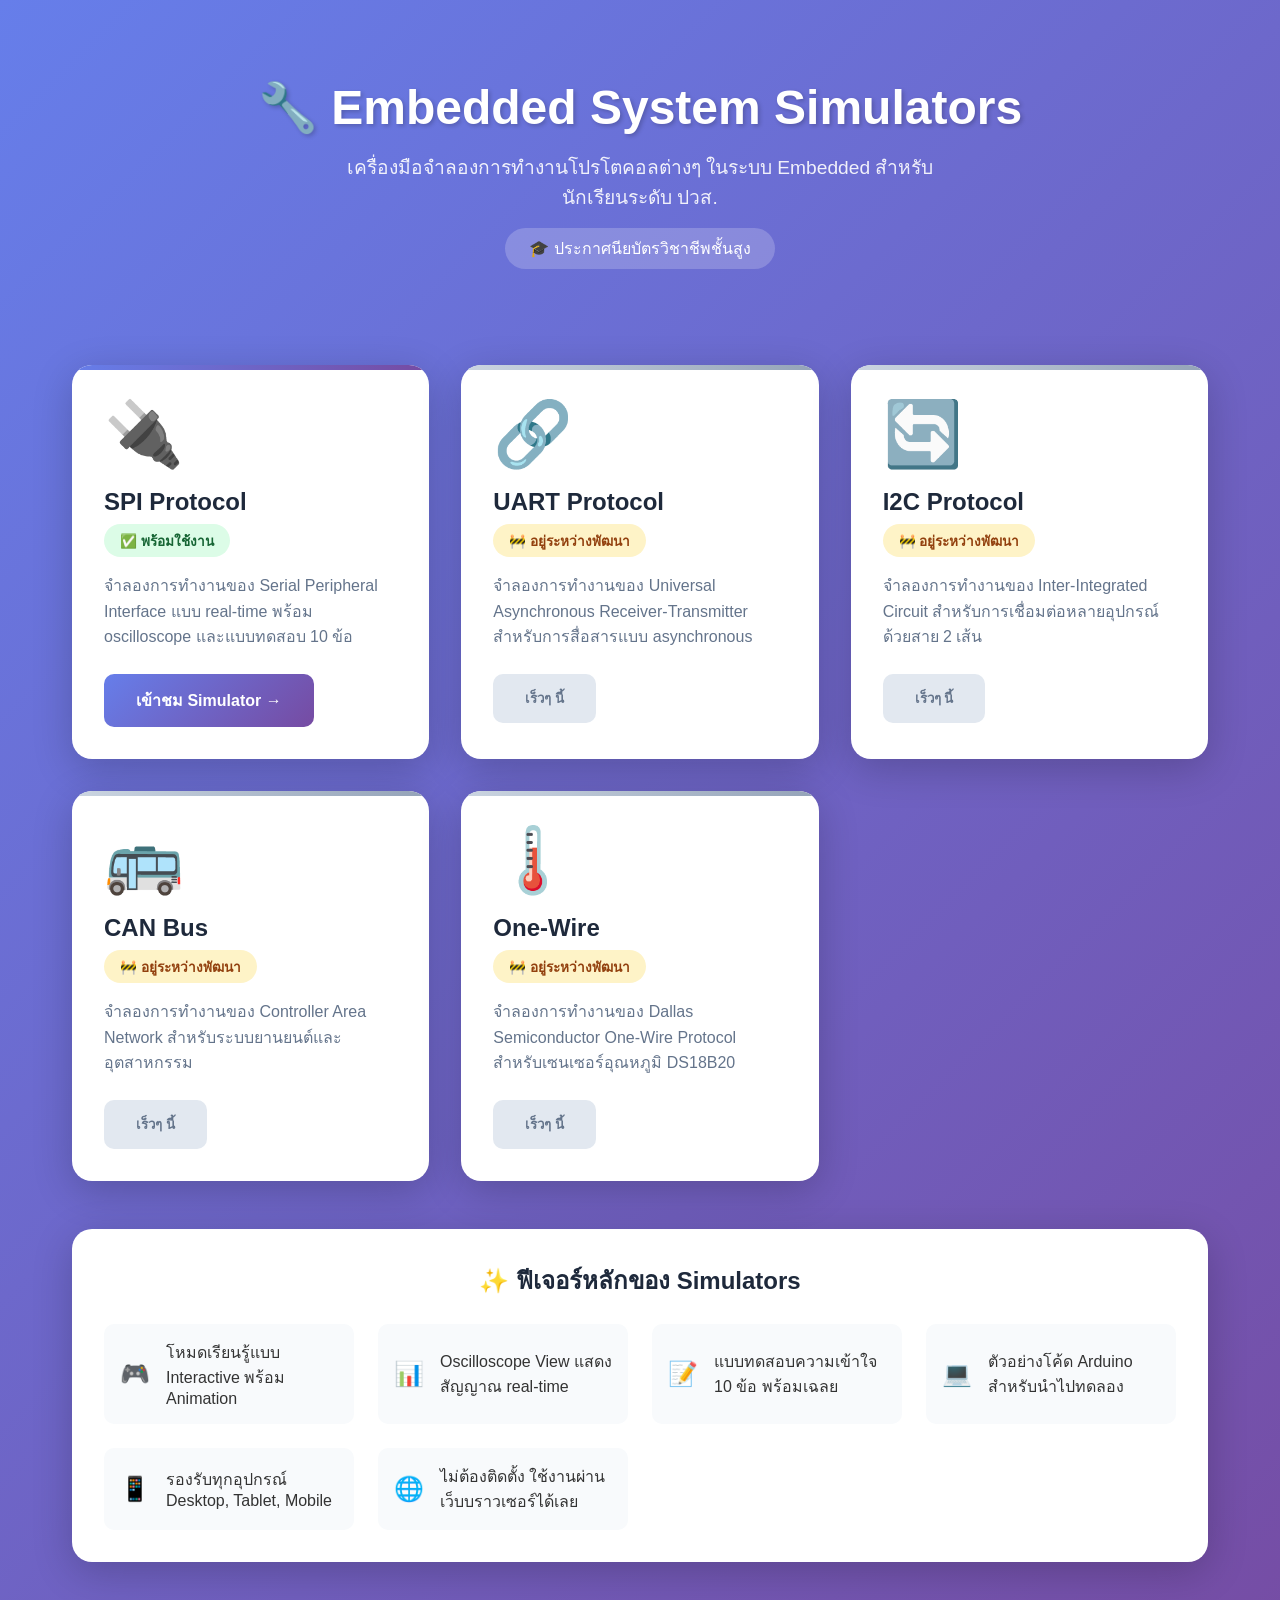
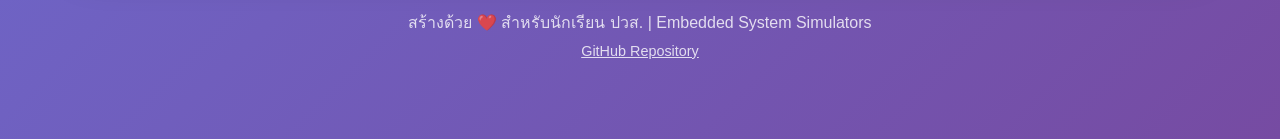
==== index.html @ 63f4b552 "Add landing page with catalog of simulators" ====
<!DOCTYPE html>
<html lang="th">
<head>
    <meta charset="UTF-8">
    <meta name="viewport" content="width=device-width, initial-scale=1.0">
    <title>Embedded System Simulators - จำลองการทำงานโปรโตคอล</title>
    <style>
        * {
            margin: 0;
            padding: 0;
            box-sizing: border-box;
        }

        body {
            font-family: 'Segoe UI', 'Sarabun', Tahoma, sans-serif;
            background: linear-gradient(135deg, #667eea 0%, #764ba2 100%);
            min-height: 100vh;
            color: #333;
        }

        .container {
            max-width: 1200px;
            margin: 0 auto;
            padding: 2rem;
        }

        header {
            text-align: center;
            color: white;
            padding: 3rem 0;
        }

        header h1 {
            font-size: 3rem;
            margin-bottom: 1rem;
            text-shadow: 2px 2px 4px rgba(0,0,0,0.2);
        }

        header p {
            font-size: 1.2rem;
            opacity: 0.9;
            max-width: 600px;
            margin: 0 auto;
        }

        .subtitle {
            background: rgba(255,255,255,0.2);
            display: inline-block;
            padding: 0.5rem 1.5rem;
            border-radius: 50px;
            margin-top: 1rem;
        }

        .simulators-grid {
            display: grid;
            grid-template-columns: repeat(auto-fit, minmax(300px, 1fr));
            gap: 2rem;
            margin-top: 3rem;
        }

        .simulator-card {
            background: white;
            border-radius: 20px;
            padding: 2rem;
            box-shadow: 0 10px 40px rgba(0,0,0,0.2);
            transition: all 0.3s ease;
            position: relative;
            overflow: hidden;
        }

        .simulator-card:hover {
            transform: translateY(-10px);
            box-shadow: 0 20px 60px rgba(0,0,0,0.3);
        }

        .simulator-card::before {
            content: '';
            position: absolute;
            top: 0;
            left: 0;
            right: 0;
            height: 5px;
            background: linear-gradient(90deg, #667eea, #764ba2);
        }

        .simulator-card.coming-soon::before {
            background: linear-gradient(90deg, #cbd5e1, #94a3b8);
        }

        .card-icon {
            font-size: 4rem;
            margin-bottom: 1rem;
        }

        .card-title {
            font-size: 1.5rem;
            color: #1e293b;
            margin-bottom: 0.5rem;
        }

        .card-description {
            color: #64748b;
            line-height: 1.6;
            margin-bottom: 1.5rem;
        }

        .status-badge {
            display: inline-block;
            padding: 0.35rem 1rem;
            border-radius: 50px;
            font-size: 0.85rem;
            font-weight: 600;
            margin-bottom: 1rem;
        }

        .status-badge.ready {
            background: #dcfce7;
            color: #166534;
        }

        .status-badge.developing {
            background: #fef3c7;
            color: #92400e;
        }

        .btn {
            display: inline-block;
            padding: 0.875rem 2rem;
            border-radius: 10px;
            text-decoration: none;
            font-weight: 600;
            transition: all 0.3s ease;
            border: none;
            cursor: pointer;
        }

        .btn-primary {
            background: linear-gradient(135deg, #667eea 0%, #764ba2 100%);
            color: white;
        }

        .btn-primary:hover {
            transform: scale(1.05);
            box-shadow: 0 5px 20px rgba(102, 126, 234, 0.4);
        }

        .btn-secondary {
            background: #e2e8f0;
            color: #64748b;
            cursor: not-allowed;
        }

        .features {
            background: white;
            border-radius: 20px;
            padding: 2rem;
            margin-top: 3rem;
            box-shadow: 0 10px 40px rgba(0,0,0,0.2);
        }

        .features h2 {
            color: #1e293b;
            margin-bottom: 1.5rem;
            text-align: center;
        }

        .feature-list {
            display: grid;
            grid-template-columns: repeat(auto-fit, minmax(250px, 1fr));
            gap: 1.5rem;
        }

        .feature-item {
            display: flex;
            align-items: center;
            gap: 1rem;
            padding: 1rem;
            background: #f8fafc;
            border-radius: 10px;
        }

        .feature-icon {
            font-size: 1.5rem;
        }

        footer {
            text-align: center;
            color: white;
            padding: 3rem 0;
            opacity: 0.8;
        }

        @media (max-width: 768px) {
            header h1 {
                font-size: 2rem;
            }
            
            .simulators-grid {
                grid-template-columns: 1fr;
            }
        }
    </style>
</head>
<body>
    <div class="container">
        <header>
            <h1>🔧 Embedded System Simulators</h1>
            <p>เครื่องมือจำลองการทำงานโปรโตคอลต่างๆ ในระบบ Embedded สำหรับนักเรียนระดับ ปวส.</p>
            <div class="subtitle">🎓 ประกาศนียบัตรวิชาชีพชั้นสูง</div>
        </header>

        <div class="simulators-grid">
            <!-- SPI Card -->
            <div class="simulator-card">
                <div class="card-icon">🔌</div>
                <h2 class="card-title">SPI Protocol</h2>
                <span class="status-badge ready">✅ พร้อมใช้งาน</span>
                <p class="card-description">
                    จำลองการทำงานของ Serial Peripheral Interface แบบ real-time 
                    พร้อม oscilloscope และแบบทดสอบ 10 ข้อ
                </p>
                <a href="./spi/" class="btn btn-primary">เข้าชม Simulator →</a>
            </div>

            <!-- UART Card -->
            <div class="simulator-card coming-soon">
                <div class="card-icon">🔗</div>
                <h2 class="card-title">UART Protocol</h2>
                <span class="status-badge developing">🚧 อยู่ระหว่างพัฒนา</span>
                <p class="card-description">
                    จำลองการทำงานของ Universal Asynchronous Receiver-Transmitter 
                    สำหรับการสื่อสารแบบ asynchronous
                </p>
                <button class="btn btn-secondary" disabled>เร็วๆ นี้</button>
            </div>

            <!-- I2C Card -->
            <div class="simulator-card coming-soon">
                <div class="card-icon">🔄</div>
                <h2 class="card-title">I2C Protocol</h2>
                <span class="status-badge developing">🚧 อยู่ระหว่างพัฒนา</span>
                <p class="card-description">
                    จำลองการทำงานของ Inter-Integrated Circuit 
                    สำหรับการเชื่อมต่อหลายอุปกรณ์ด้วยสาย 2 เส้น
                </p>
                <button class="btn btn-secondary" disabled>เร็วๆ นี้</button>
            </div>

            <!-- CAN Bus Card -->
            <div class="simulator-card coming-soon">
                <div class="card-icon">🚌</div>
                <h2 class="card-title">CAN Bus</h2>
                <span class="status-badge developing">🚧 อยู่ระหว่างพัฒนา</span>
                <p class="card-description">
                    จำลองการทำงานของ Controller Area Network 
                    สำหรับระบบยานยนต์และอุตสาหกรรม
                </p>
                <button class="btn btn-secondary" disabled>เร็วๆ นี้</button>
            </div>

            <!-- One-Wire Card -->
            <div class="simulator-card coming-soon">
                <div class="card-icon">🌡️</div>
                <h2 class="card-title">One-Wire</h2>
                <span class="status-badge developing">🚧 อยู่ระหว่างพัฒนา</span>
                <p class="card-description">
                    จำลองการทำงานของ Dallas Semiconductor One-Wire Protocol 
                    สำหรับเซนเซอร์อุณหภูมิ DS18B20
                </p>
                <button class="btn btn-secondary" disabled>เร็วๆ นี้</button>
            </div>
        </div>

        <div class="features">
            <h2>✨ ฟีเจอร์หลักของ Simulators</h2>
            <div class="feature-list">
                <div class="feature-item">
                    <span class="feature-icon">🎮</span>
                    <span>โหมดเรียนรู้แบบ Interactive พร้อม Animation</span>
                </div>
                <div class="feature-item">
                    <span class="feature-icon">📊</span>
                    <span>Oscilloscope View แสดงสัญญาณ real-time</span>
                </div>
                <div class="feature-item">
                    <span class="feature-icon">📝</span>
                    <span>แบบทดสอบความเข้าใจ 10 ข้อ พร้อมเฉลย</span>
                </div>
                <div class="feature-item">
                    <span class="feature-icon">💻</span>
                    <span>ตัวอย่างโค้ด Arduino สำหรับนำไปทดลอง</span>
                </div>
                <div class="feature-item">
                    <span class="feature-icon">📱</span>
                    <span>รองรับทุกอุปกรณ์ Desktop, Tablet, Mobile</span>
                </div>
                <div class="feature-item">
                    <span class="feature-icon">🌐</span>
                    <span>ไม่ต้องติดตั้ง ใช้งานผ่านเว็บบราวเซอร์ได้เลย</span>
                </div>
            </div>
        </div>

        <footer>
            <p>สร้างด้วย ❤️ สำหรับนักเรียน ปวส. | Embedded System Simulators</p>
            <p style="margin-top: 0.5rem; font-size: 0.9rem;">
                <a href="https://github.com/krutaopoon-prog/Embedded-System" style="color: white;">GitHub Repository</a>
            </p>
        </footer>
    </div>
</body>
</html>
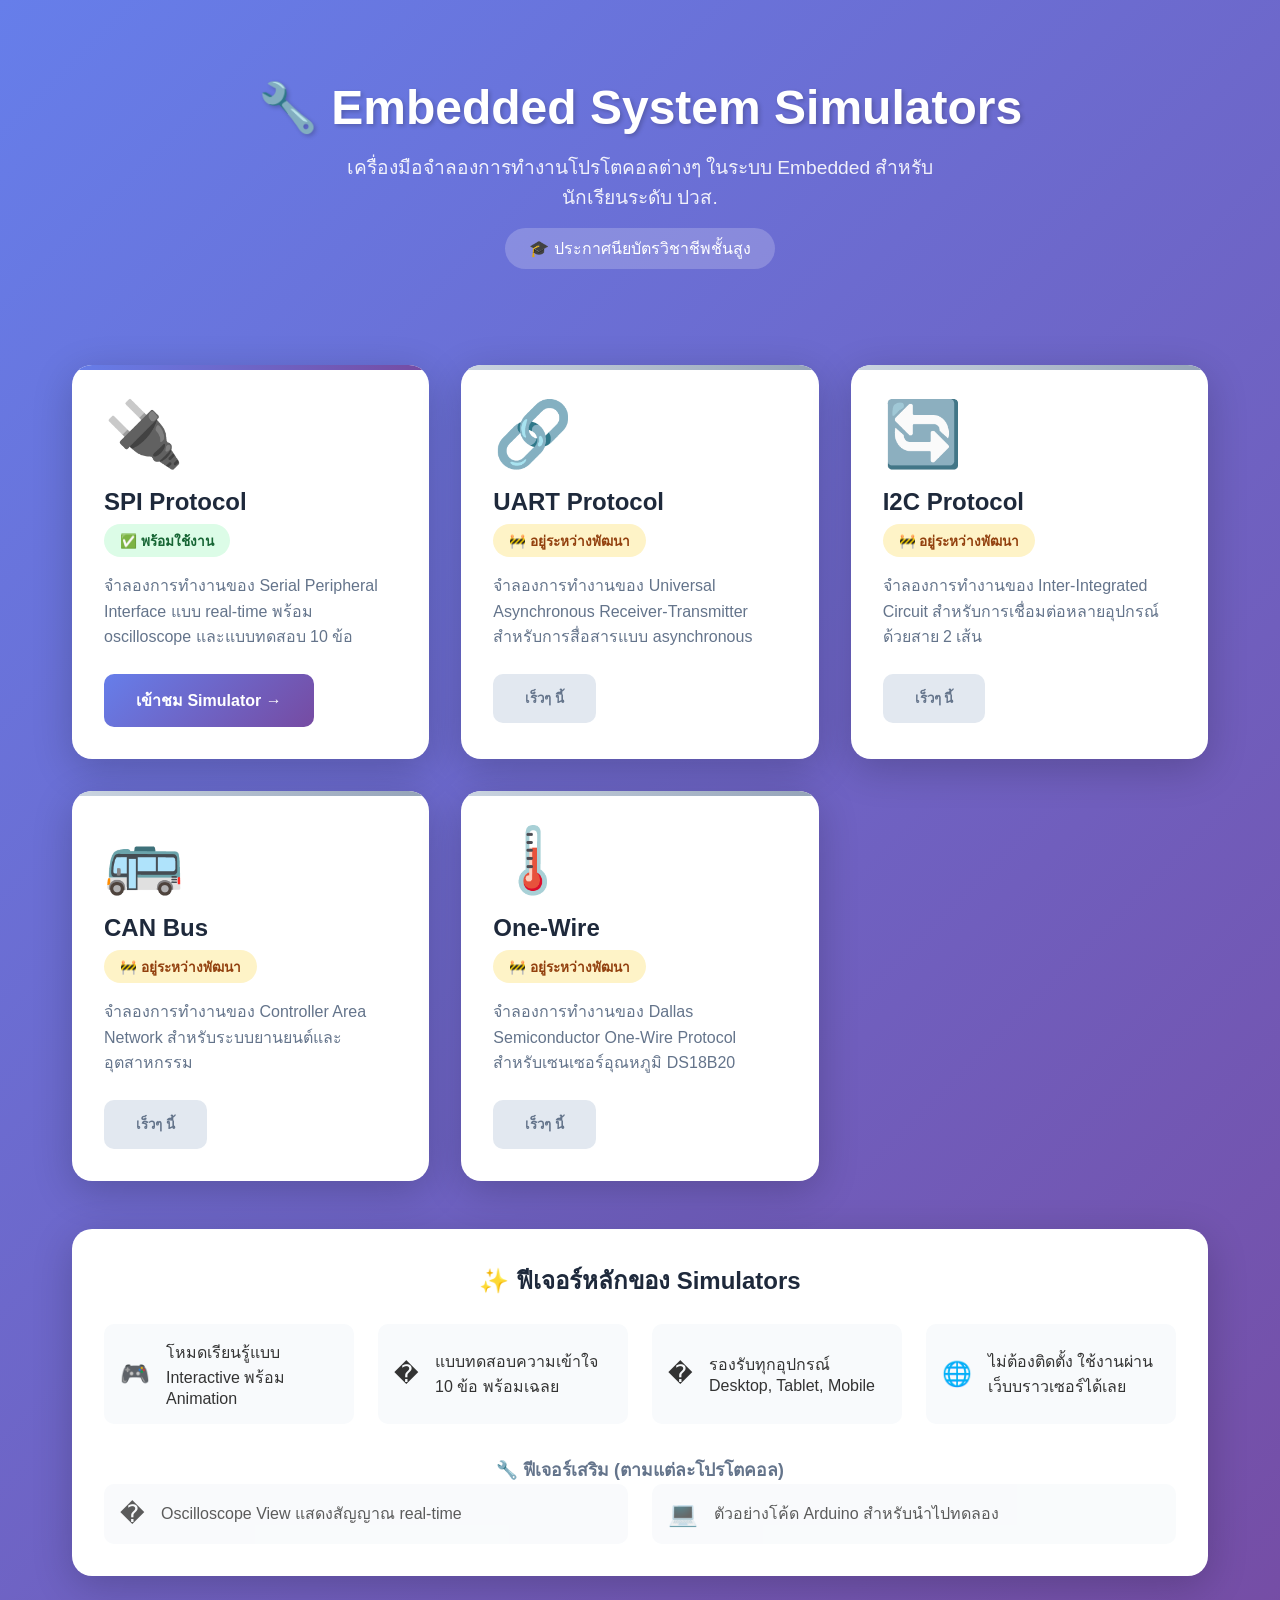
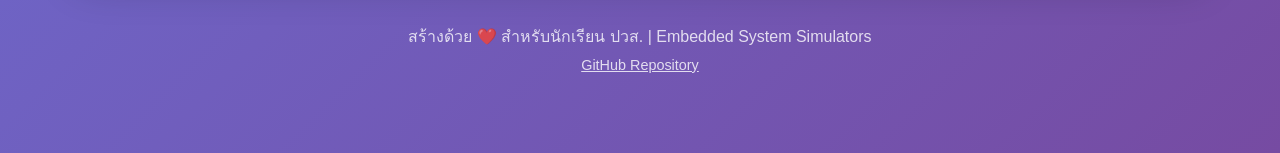
==== commit 7b7dac6c: "Update features: separate core and optional features" ====
--- a/index.html
+++ b/index.html
@@ -279,24 +279,28 @@
                     <span>โหมดเรียนรู้แบบ Interactive พร้อม Animation</span>
                 </div>
                 <div class="feature-item">
-                    <span class="feature-icon">📊</span>
+                    <span class="feature-icon">�</span>
+                    <span>แบบทดสอบความเข้าใจ 10 ข้อ พร้อมเฉลย</span>
+                </div>
+                <div class="feature-item">
+                    <span class="feature-icon">�</span>
+                    <span>รองรับทุกอุปกรณ์ Desktop, Tablet, Mobile</span>
+                </div>
+                <div class="feature-item">
+                    <span class="feature-icon">🌐</span>
+                    <span>ไม่ต้องติดตั้ง ใช้งานผ่านเว็บบราวเซอร์ได้เลย</span>
+                </div>
+            </div>
+            
+            <h3 style="margin-top: 2rem; color: #64748b; font-size: 1.1rem; text-align: center;">🔧 ฟีเจอร์เสริม (ตามแต่ละโปรโตคอล)</h3>
+            <div class="feature-list" style="opacity: 0.8;">
+                <div class="feature-item">
+                    <span class="feature-icon">�</span>
                     <span>Oscilloscope View แสดงสัญญาณ real-time</span>
-                </div>
-                <div class="feature-item">
-                    <span class="feature-icon">📝</span>
-                    <span>แบบทดสอบความเข้าใจ 10 ข้อ พร้อมเฉลย</span>
                 </div>
                 <div class="feature-item">
                     <span class="feature-icon">💻</span>
                     <span>ตัวอย่างโค้ด Arduino สำหรับนำไปทดลอง</span>
-                </div>
-                <div class="feature-item">
-                    <span class="feature-icon">📱</span>
-                    <span>รองรับทุกอุปกรณ์ Desktop, Tablet, Mobile</span>
-                </div>
-                <div class="feature-item">
-                    <span class="feature-icon">🌐</span>
-                    <span>ไม่ต้องติดตั้ง ใช้งานผ่านเว็บบราวเซอร์ได้เลย</span>
                 </div>
             </div>
         </div>
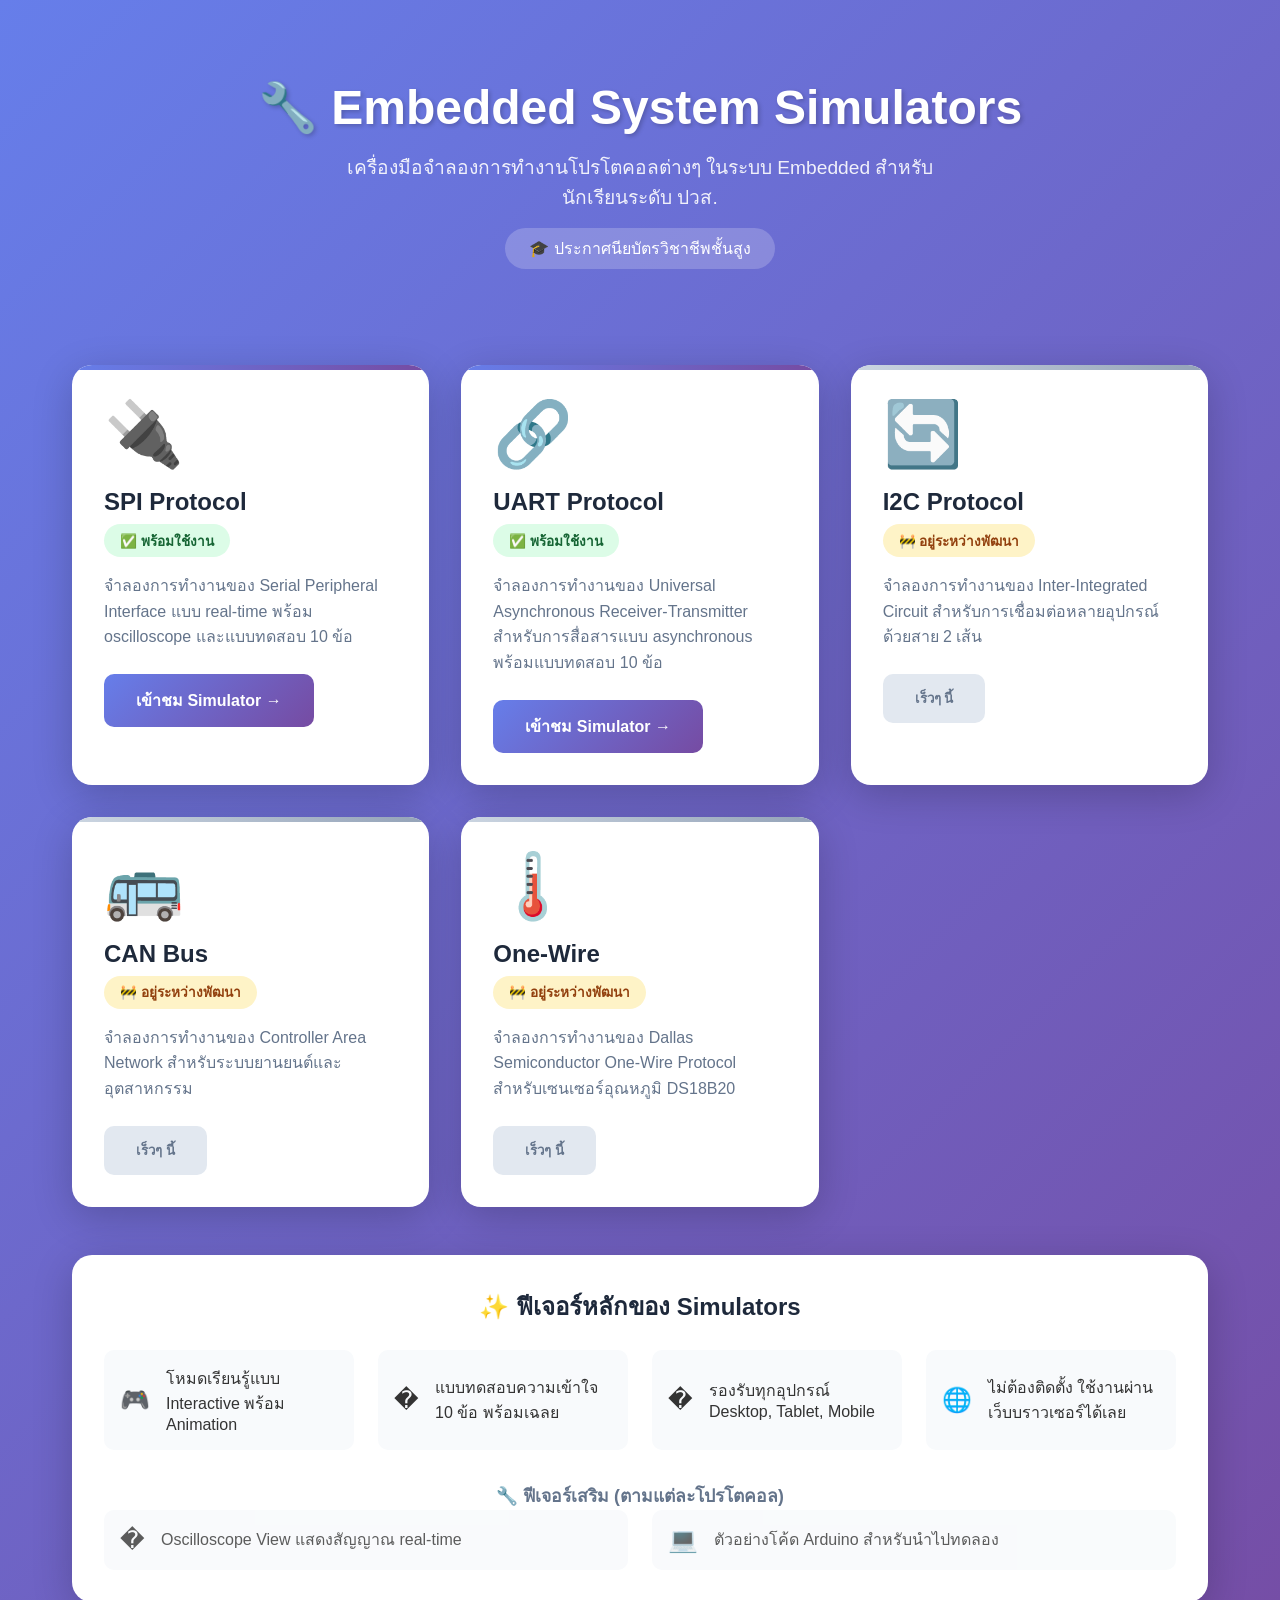
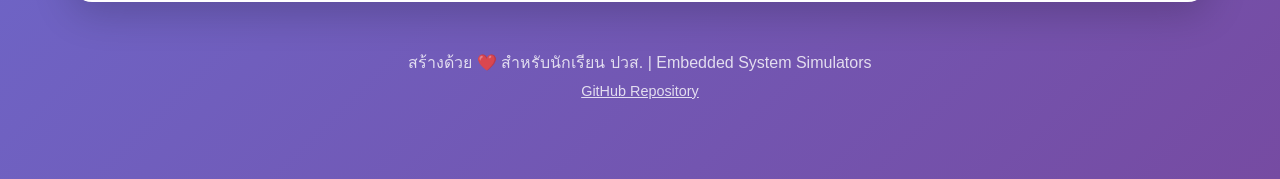
==== commit a1afb8dc: "Add UART Protocol simulator: theory + interactive simulator + 10-question quiz" ====
--- a/index.html
+++ b/index.html
@@ -3,6 +3,10 @@
 <head>
     <meta charset="UTF-8">
     <meta name="viewport" content="width=device-width, initial-scale=1.0">
+    <!-- Cache Control -->
+    <meta http-equiv="Cache-Control" content="no-cache, no-store, must-revalidate">
+    <meta http-equiv="Pragma" content="no-cache">
+    <meta http-equiv="Expires" content="0">
     <title>Embedded System Simulators - จำลองการทำงานโปรโตคอล</title>
     <style>
         * {
@@ -223,15 +227,15 @@
             </div>
 
             <!-- UART Card -->
-            <div class="simulator-card coming-soon">
+            <div class="simulator-card">
                 <div class="card-icon">🔗</div>
                 <h2 class="card-title">UART Protocol</h2>
-                <span class="status-badge developing">🚧 อยู่ระหว่างพัฒนา</span>
+                <span class="status-badge ready">✅ พร้อมใช้งาน</span>
                 <p class="card-description">
                     จำลองการทำงานของ Universal Asynchronous Receiver-Transmitter 
-                    สำหรับการสื่อสารแบบ asynchronous
-                </p>
-                <button class="btn btn-secondary" disabled>เร็วๆ นี้</button>
+                    สำหรับการสื่อสารแบบ asynchronous พร้อมแบบทดสอบ 10 ข้อ
+                </p>
+                <a href="./uart/" class="btn btn-primary">เข้าชม Simulator →</a>
             </div>
 
             <!-- I2C Card -->
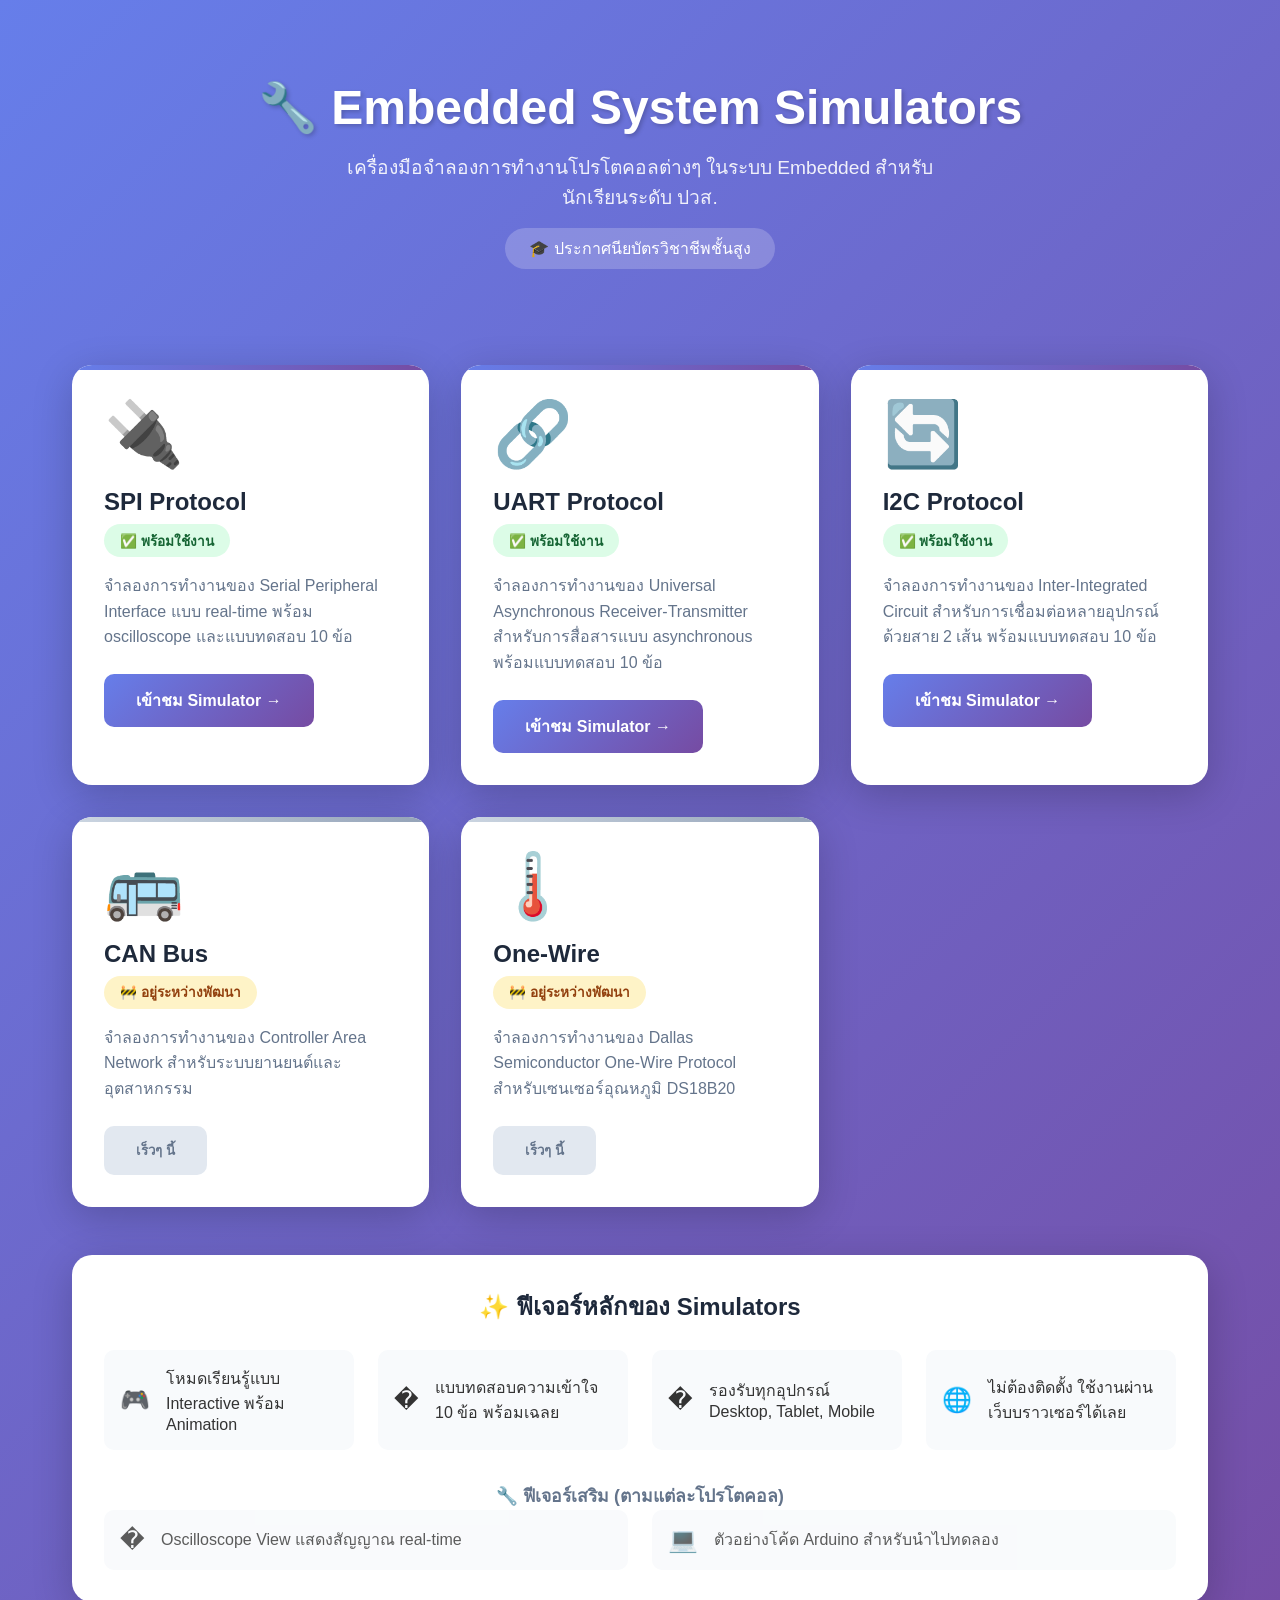
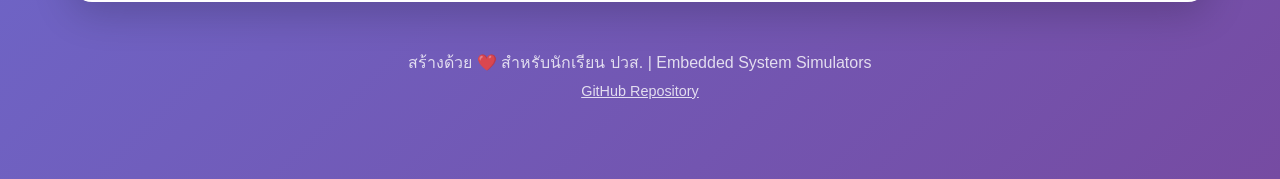
==== commit 02eedb77: "Add I2C Protocol simulator: theory + interactive simulator + 10-question quiz" ====
--- a/index.html
+++ b/index.html
@@ -239,15 +239,15 @@
             </div>
 
             <!-- I2C Card -->
-            <div class="simulator-card coming-soon">
+            <div class="simulator-card">
                 <div class="card-icon">🔄</div>
                 <h2 class="card-title">I2C Protocol</h2>
-                <span class="status-badge developing">🚧 อยู่ระหว่างพัฒนา</span>
+                <span class="status-badge ready">✅ พร้อมใช้งาน</span>
                 <p class="card-description">
                     จำลองการทำงานของ Inter-Integrated Circuit 
-                    สำหรับการเชื่อมต่อหลายอุปกรณ์ด้วยสาย 2 เส้น
-                </p>
-                <button class="btn btn-secondary" disabled>เร็วๆ นี้</button>
+                    สำหรับการเชื่อมต่อหลายอุปกรณ์ด้วยสาย 2 เส้น พร้อมแบบทดสอบ 10 ข้อ
+                </p>
+                <a href="./i2c/" class="btn btn-primary">เข้าชม Simulator →</a>
             </div>
 
             <!-- CAN Bus Card -->
